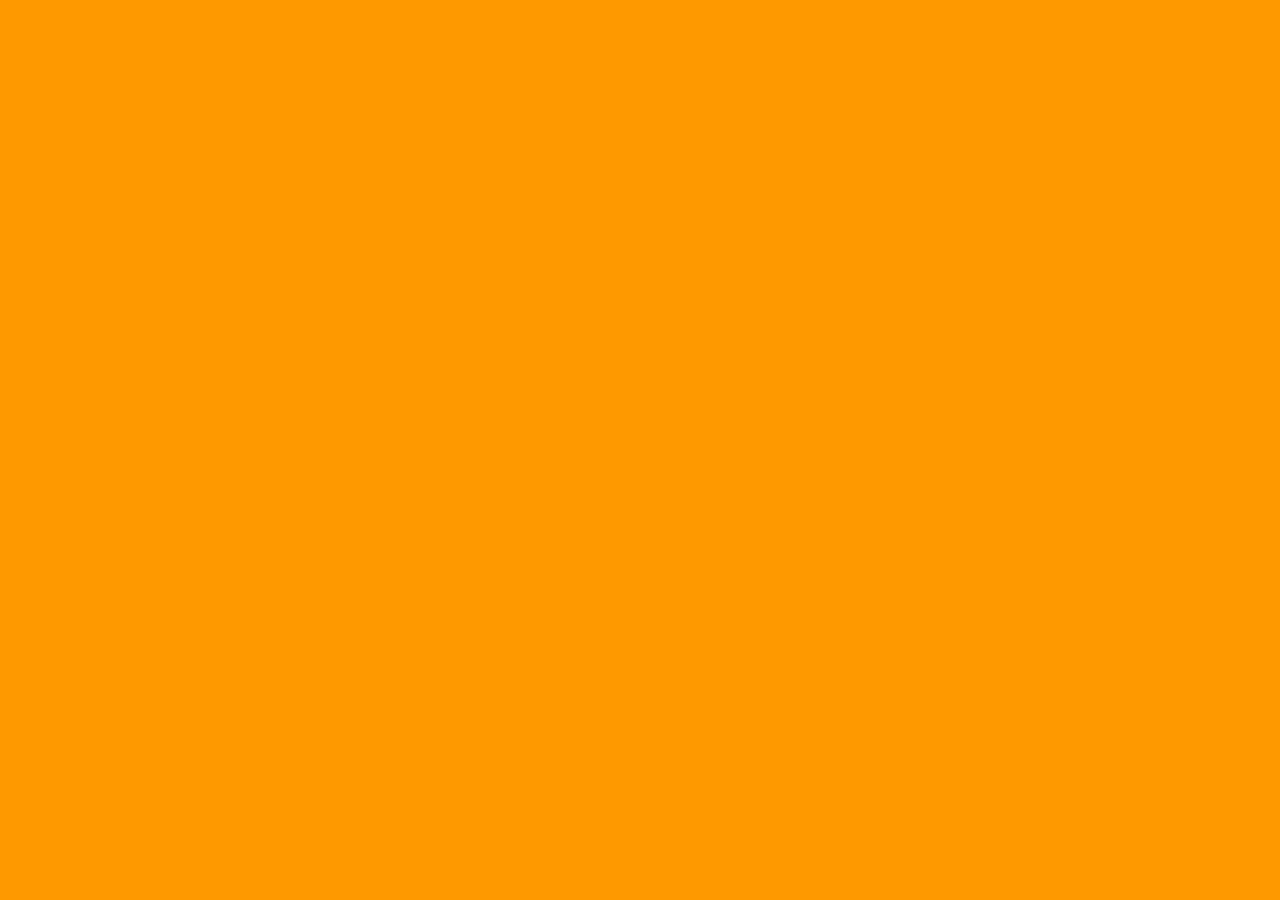
==== index.html @ 2b5bd4bd "I added to the website tab name" ====
<!DOCTYPE html>
<html lang="en">
<head>
    <meta charset="UTF-8">
    <meta name="viewport" content="width=device-width, initial-scale=1.0">
    <title>Light house project  uhacjanewfdn</title>
    <style>
        :root {
            --outer-orange: #FF9900;       
            --inner-yellow: #FFCC00;    
            --panel-gold: #EA9900;       
            --font-color: #261600;
        }
        
                * {
            box-sizing: border-box;
            margin: 0;
            padding: 0;
            font-family: 'Arial Rounded MT Bold', 'Comic Sans MS', sans-serif;
            color: var(--font-color);
        }
              body {
            background-color: var(--outer-orange);
            padding: 20px;
            min-height: 100vh;
            display: flex;
            justify-content: center;
            align-items: center;
        }
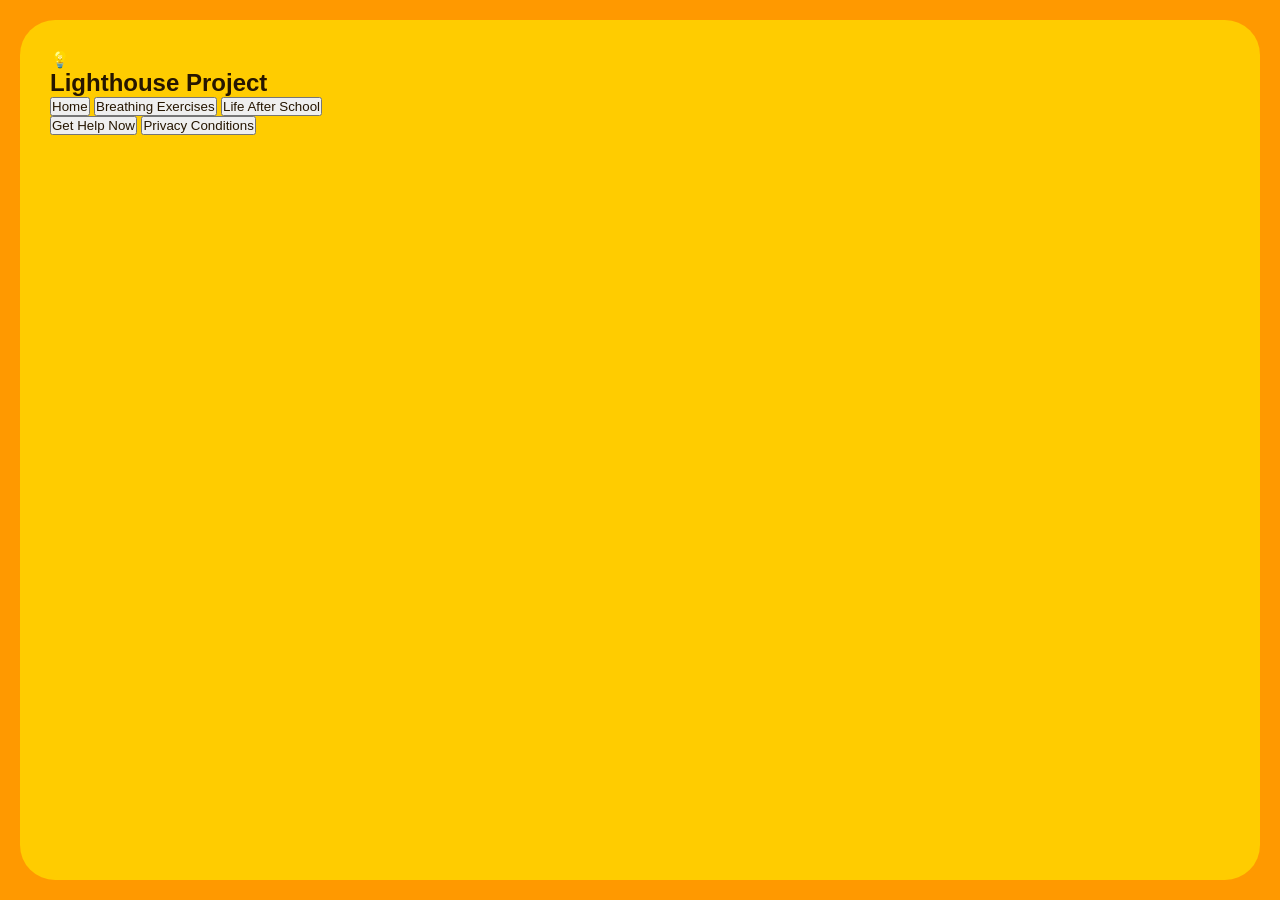
==== commit 842f0fc2: "Added navigation buttons, with labels" ====
--- a/index.html
+++ b/index.html
@@ -3,27 +3,23 @@
 <head>
     <meta charset="UTF-8">
     <meta name="viewport" content="width=device-width, initial-scale=1.0">
-    <title>Light house project  uhacjanewfdn</title>
-    <style>
-        :root {
-            --outer-orange: #FF9900;       
-            --inner-yellow: #FFCC00;    
-            --panel-gold: #EA9900;       
-            --font-color: #261600;
-        }
-        
-                * {
-            box-sizing: border-box;
-            margin: 0;
-            padding: 0;
-            font-family: 'Arial Rounded MT Bold', 'Comic Sans MS', sans-serif;
-            color: var(--font-color);
-        }
-              body {
-            background-color: var(--outer-orange);
-            padding: 20px;
-            min-height: 100vh;
-            display: flex;
-            justify-content: center;
-            align-items: center;
-        }+    <title>Lighthouse Project | Youth Wellbeing & Support</title>
+    <link rel="stylesheet" href="style.css">
+</head>
+<body>
+
+    <div class="website-frame">
+       
+        <aside class="left-column">
+            <div class="logo-block">
+                <span class="logo-icon">💡</span>
+                <h1>Lighthouse Project</h1>
+            </div>
+                <nav class="navigation">
+                <button class="nav-button active" onclick="showPage('home', this)">Home</button>
+                <button class="nav-button" onclick="showPage('breathing', this)">Breathing Exercises</button>
+                <button class="nav-button" onclick="showPage('after-school', this)">Life After School</button>
+                <button class="nav-button" onclick="showPage('get-help', this)">Get Help Now</button>
+                <button class="nav-button" onclick="showPage('privacy', this)">Privacy Conditions</button>
+            </nav>
+                
--- a/style.css
+++ b/style.css
@@ -0,0 +1,36 @@
+        :root {
+            --outer-orange: #FF9900;      
+            --inner-yellow: #FFCC00;    
+            --panel-gold: #EA9900;      
+            --font-color: #261600;
+        }
+
+        * {
+            box-sizing: border-box;
+            margin: 0;
+            padding: 0;
+            font-family: 'Arial Rounded MT Bold', 'Comic Sans MS', sans-serif;
+            color: var(--font-color);
+        }
+
+        body {
+            background-color: var(--outer-orange);
+            padding: 20px;
+            min-height: 100vh;
+            display: flex;
+            justify-content: center;
+            align-items: center;
+        }
+
+        .website-frame {
+            width: 100%;
+            min-height: calc(100vh - 40px);
+            background-color: var(--inner-yellow);
+            border-radius: 35px;
+            padding: 30px;
+            display: grid;
+            grid-template-columns: 280px 1fr;
+            grid-template-rows: 1fr auto;
+            gap: 25px;
+            box-shadow: none;
+        }
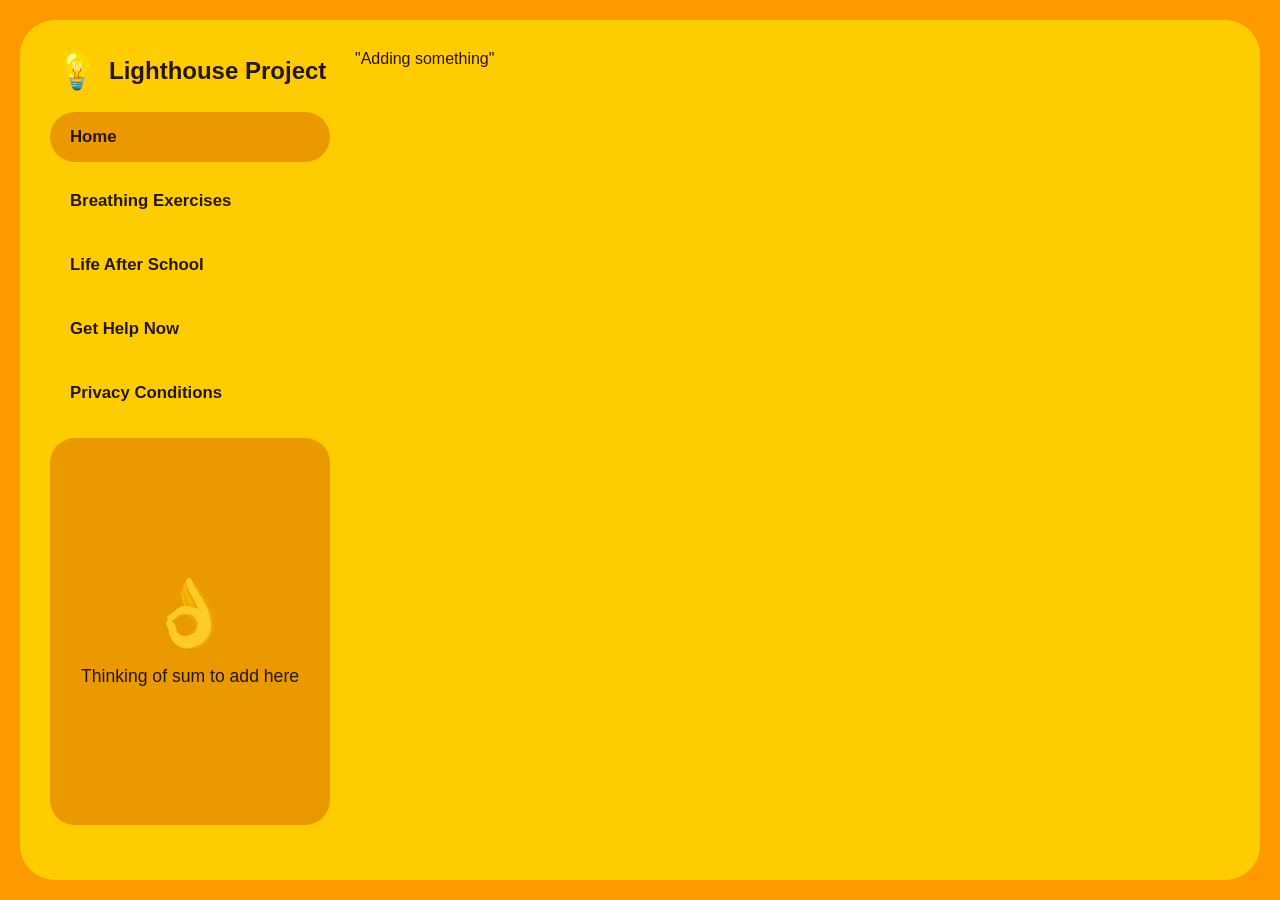
==== commit 12c7c98a: "Added a  cruved cornered edge box, in the bottom left corner, that will display an image or text, te" ====
--- a/index.html
+++ b/index.html
@@ -22,4 +22,15 @@
                 <button class="nav-button" onclick="showPage('get-help', this)">Get Help Now</button>
                 <button class="nav-button" onclick="showPage('privacy', this)">Privacy Conditions</button>
             </nav>
-                +                
+            <div class="sidebar-image-placeholder">
+                <span>👌</span>
+                <p>Thinking of sum to add here</p>
+            </div>
+        </aside>
+
+        <main class="right-column">
+           
+            <div class="quote-bar">
+                "Adding something"
+            </div>
--- a/style.css
+++ b/style.css
@@ -33,4 +33,67 @@
             grid-template-rows: 1fr auto;
             gap: 25px;
             box-shadow: none;
+        }
+             .left-column {
+            grid-column: 1;
+            display: flex;
+            flex-direction: column;
+            gap: 20px;
+        }
+
+        .logo-block {
+            display: flex;
+            align-items: center;
+            gap: 10px;
+            padding-left: 5px;
+        }
+
+        .logo-block h1 {
+            font-size: 1.5rem;
+            font-weight: 900;
+            color: #261600;
+        }
+
+        .logo-icon {
+            font-size: 2.2rem;
+        }
+
+        .navigation {
+            display: flex;
+            flex-direction: column;
+            gap: 14px;
+        }
+             .nav-button {
+            background-color: var(--inner-yellow);
+            border: none;
+            padding: 15px 20px;
+            border-radius: 25px;
+            font-size: 1.05rem;
+            font-weight: bold;
+            text-align: left;
+            cursor: pointer;
+            box-shadow: none;
+        }
+
+            .nav-button:hover, .nav-button.active {
+            background-color: var(--panel-gold);
+        }
+
+        .sidebar-image-placeholder {
+            background-color: var(--panel-gold);
+            border-radius: 25px;
+            flex-grow: 1;
+            min-height: 220px;
+            display: flex;
+            flex-direction: column;
+            justify-content: center;
+            align-items: center;
+            padding: 25px;
+            text-align: center;
+            font-size: 1.1rem;
+        }
+
+        .sidebar-image-placeholder span {
+            font-size: 4rem;
+            margin-bottom: 15px;
         }
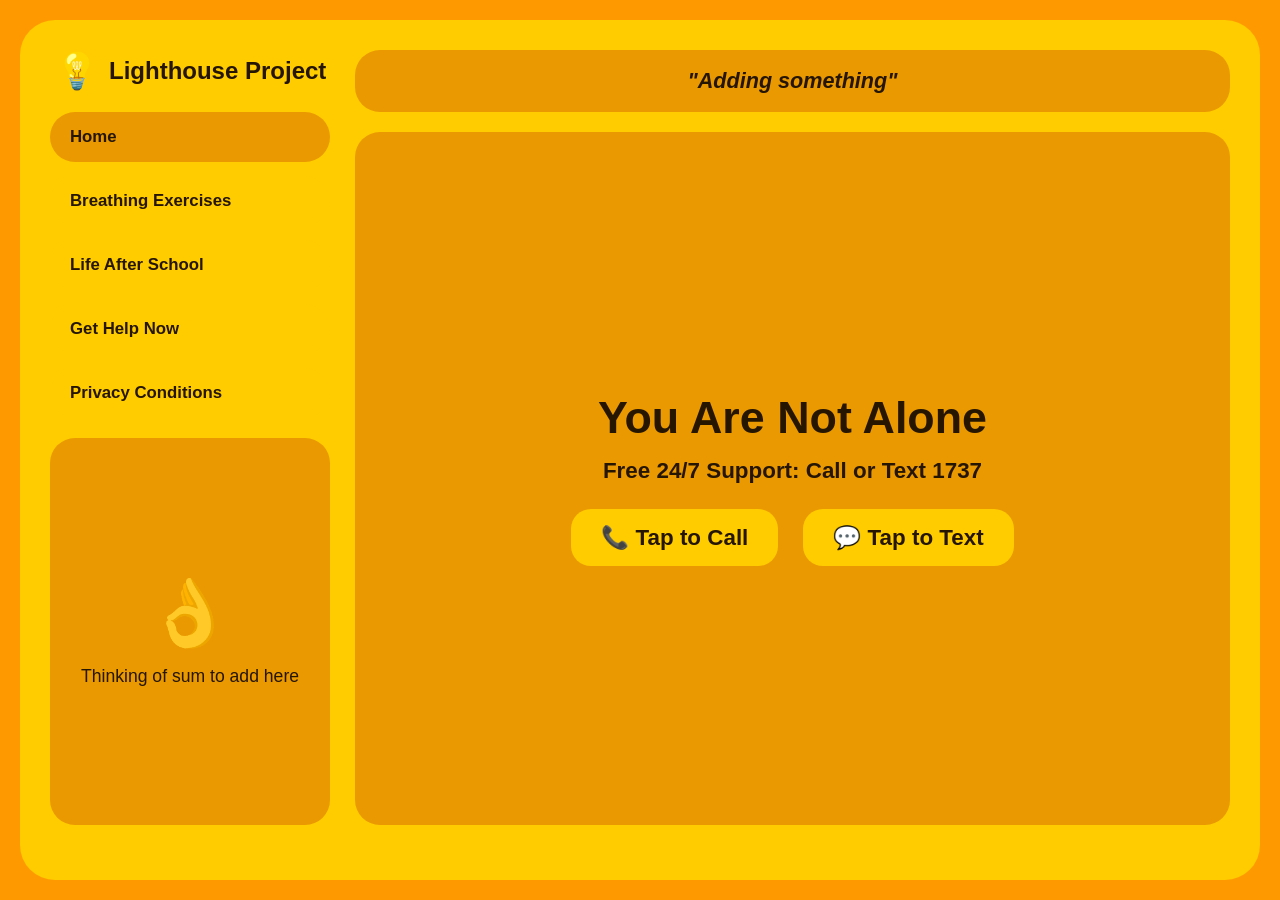
==== commit 2f500cdb: "Added big cornered edge box in the middle, closer to the right, sparated, from the other boxes.. Add" ====
--- a/index.html
+++ b/index.html
@@ -34,3 +34,17 @@
             <div class="quote-bar">
                 "Adding something"
             </div>
+         <div class="views-container">
+               
+                <section id="view-home" class="page-view active">
+                    <div class="banner-block">
+                        <h2 class="banner-title">You Are Not Alone</h2>
+                        <p class="helpline-text">Free 24/7 Support: Call or Text <strong>1737</strong></p>
+                       
+                        <div class="action-links">
+                            <a href="tel:1737" class="action-link">📞 Tap to Call</a>
+                            <a href="sms:1737" class="action-link">💬 Tap to Text</a>
+                        </div>
+                    </div>
+
+                </section>
--- a/style.css
+++ b/style.css
@@ -96,4 +96,84 @@
         .sidebar-image-placeholder span {
             font-size: 4rem;
             margin-bottom: 15px;
-        }+        }
+            .right-column {
+            grid-column: 2;
+            display: flex;
+            flex-direction: column;
+            gap: 20px;
+            height: 100%;
+        }
+
+        .quote-bar {
+            background-color: var(--panel-gold);
+            border-radius: 25px;
+            padding: 18px 25px;
+            text-align: center;
+            font-size: 1.35rem;
+            font-weight: bold;
+            font-style: italic;
+        }
+
+        .views-container {
+            flex: 1;
+            display: flex;
+            flex-direction: column;
+        }
+
+        .page-view {
+            display: none !important;
+            flex-direction: column;
+            gap: 20px;
+            height: 100%;
+        }
+
+        .page-view.active {
+            display: flex !important;
+        }
+
+        .banner-block {
+            background-color: var(--panel-gold);
+            border-radius: 25px;
+            padding: 35px 25px;
+            text-align: center;
+            flex: 1;
+            display: flex;
+            flex-direction: column;
+            justify-content: center;
+        }
+          .banner-title {
+            font-size: 2.8rem;
+            font-weight: bold;
+            margin-bottom: 15px;
+        }
+
+        .helpline-text {
+            font-size: 1.4rem;
+            font-weight: bold;
+            margin-bottom: 25px;
+        }
+
+        .action-links {
+            display: flex;
+            justify-content: center;
+            gap: 25px;
+            padding: 0 10px;
+        }
+
+        .action-link {
+            font-size: 1.4rem;
+            font-weight: bold;
+            text-decoration: none;
+            background-color: var(--inner-yellow);
+            padding: 15px 30px;
+            border-radius: 20px;
+            box-shadow: none;
+        }
+
+        .bottom-cards-row {
+            display: grid;
+            grid-template-columns: 1fr 1.2fr;
+            gap: 20px;
+            flex: 1;
+        }
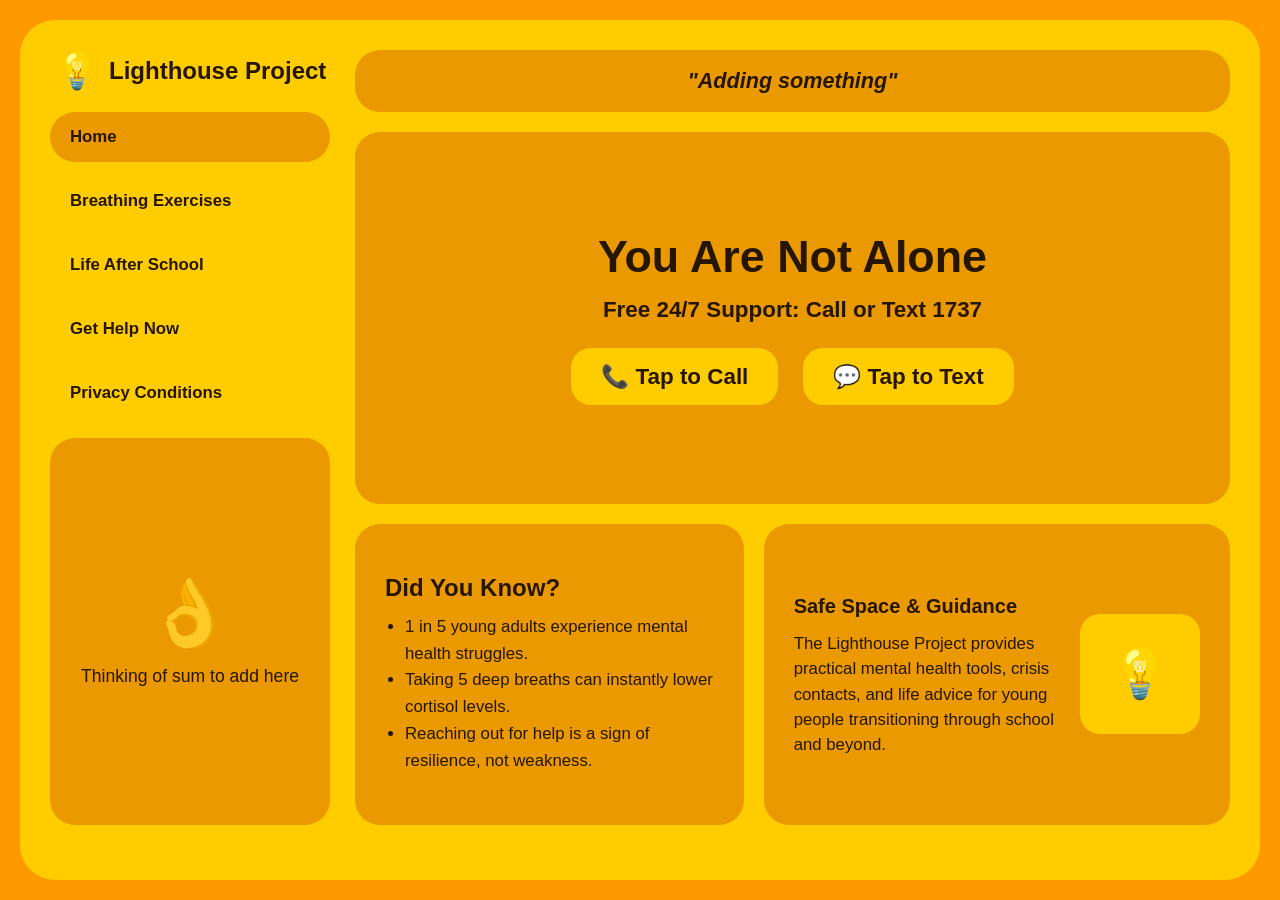
==== commit ab4a70a7: "Separated the important text that the user first sees. The facts have been separated with boxes of t" ====
--- a/index.html
+++ b/index.html
@@ -47,4 +47,23 @@
                         </div>
                     </div>
 
+                    <div class="bottom-cards-row">
+                        <div class="left-info-card">
+                            <h3>Did You Know?</h3>
+                            <ul>
+                                <li>1 in 5 young adults experience mental health struggles.</li>
+                                <li>Taking 5 deep breaths can instantly lower cortisol levels.</li>
+                                <li>Reaching out for help is a sign of resilience, not weakness.</li>
+                            </ul>
+                        </div>
+                        <div class="right-info-card">
+                            <div class="card-text">
+                                Safe Space & Guidance
+                                <p>The Lighthouse Project provides practical mental health tools, crisis contacts, and life advice for young people transitioning through school and beyond.</p>
+                            </div>
+                            <div class="card-image-placeholder">
+                                💡
+                            </div>
+                        </div>
+                    </div>
                 </section>
--- a/style.css
+++ b/style.css
@@ -177,3 +177,60 @@
             gap: 20px;
             flex: 1;
         }
+          .left-info-card {
+            background-color: var(--panel-gold);
+            border-radius: 25px;
+            padding: 25px 30px;
+            font-size: 1.15rem;
+            font-weight: bold;
+            text-align: left;
+            display: flex;
+            flex-direction: column;
+            justify-content: center;
+        }
+
+        .left-info-card h3 {
+            font-size: 1.5rem;
+            margin-bottom: 12px;
+        }
+
+        .left-info-card ul {
+            padding-left: 20px;
+            font-size: 1.05rem;
+            line-height: 1.6;
+            font-weight: normal;
+        }
+
+        .right-info-card {
+            background-color: var(--panel-gold);
+            border-radius: 25px;
+            padding: 25px 30px;
+            display: flex;
+            gap: 20px;
+            align-items: center;
+        }
+
+        .card-text {
+            flex: 1;
+            font-size: 1.25rem;
+            font-weight: bold;
+            line-height: 1.5;
+        }
+
+        .card-text p {
+            font-weight: normal;
+            font-size: 1.05rem;
+            margin-top: 10px;
+        }
+
+        .card-image-placeholder {
+            background-color: var(--inner-yellow);
+            border-radius: 20px;
+            width: 120px;
+            height: 120px;
+            display: flex;
+            justify-content: center;
+            align-items: center;
+            font-size: 3rem;
+            flex-shrink: 0;
+        }
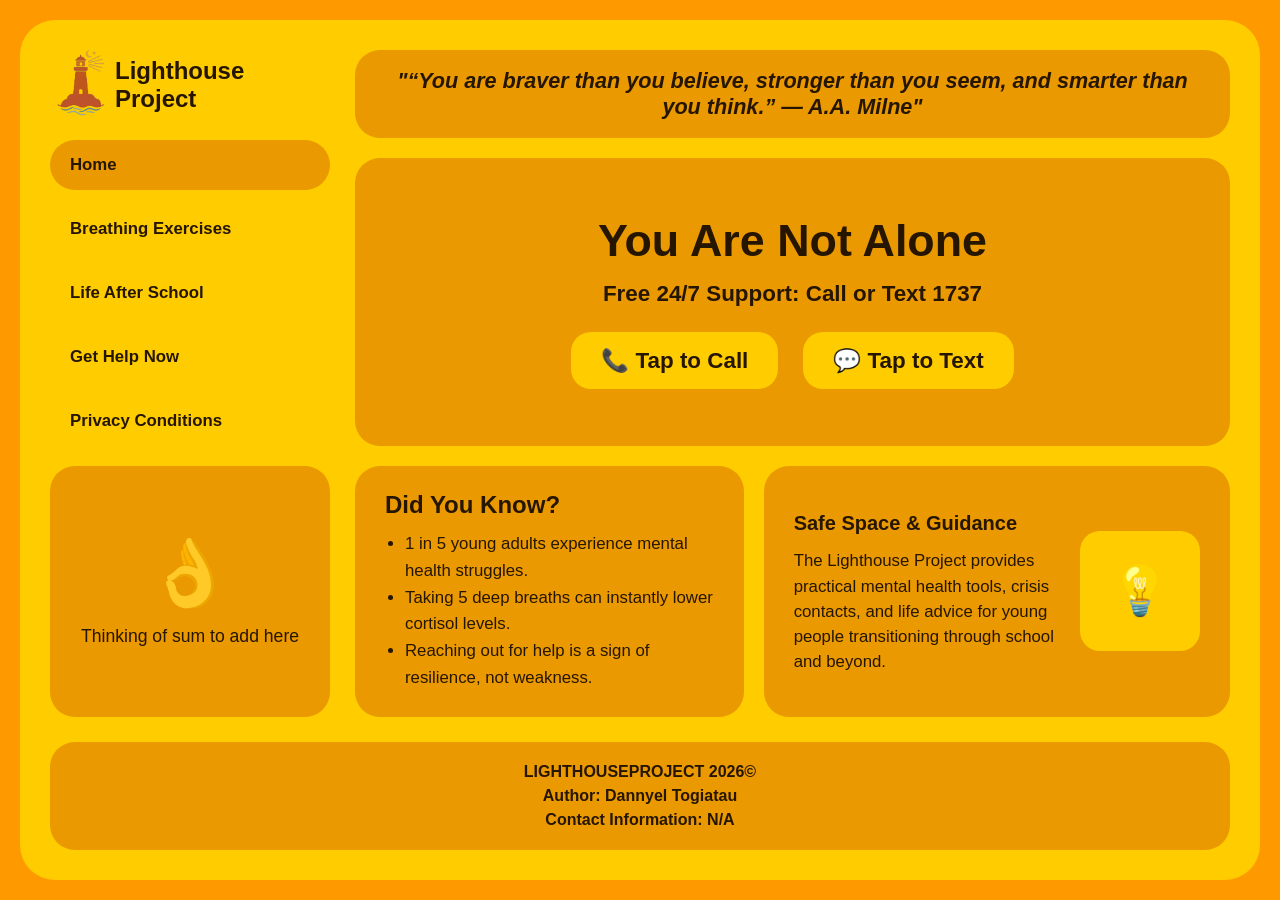
==== commit 1400a47c: "Fixed the logo not loading, added four other pages" ====
--- a/index.html
+++ b/index.html
@@ -12,17 +12,18 @@
        
         <aside class="left-column">
             <div class="logo-block">
-                <span class="logo-icon">💡</span>
+         <img src="Images/lighthouse-logo.png" alt="Lighthouse Logo">
                 <h1>Lighthouse Project</h1>
             </div>
-                <nav class="navigation">
+           
+            <nav class="navigation">
                 <button class="nav-button active" onclick="showPage('home', this)">Home</button>
                 <button class="nav-button" onclick="showPage('breathing', this)">Breathing Exercises</button>
                 <button class="nav-button" onclick="showPage('after-school', this)">Life After School</button>
                 <button class="nav-button" onclick="showPage('get-help', this)">Get Help Now</button>
                 <button class="nav-button" onclick="showPage('privacy', this)">Privacy Conditions</button>
             </nav>
-                
+
             <div class="sidebar-image-placeholder">
                 <span>👌</span>
                 <p>Thinking of sum to add here</p>
@@ -32,9 +33,10 @@
         <main class="right-column">
            
             <div class="quote-bar">
-                "Adding something"
+                "“You are braver than you believe, stronger than you seem, and smarter than you think.” — A.A. Milne"
             </div>
-         <div class="views-container">
+
+            <div class="views-container">
                
                 <section id="view-home" class="page-view active">
                     <div class="banner-block">
@@ -66,4 +68,103 @@
                             </div>
                         </div>
                     </div>
-                </section>+                </section>
+
+                <section id="view-breathing" class="page-view standard-page">
+                    <h2>Breathing Exercises</h2>
+                    <div class="code-zone">
+                        <div class="breathing-box">
+                            <h3>4-4-4-4 Relaxing Breath Technique</h3>
+                            <p>Follow the circle to regulate your heart rate and quiet anxiety.</p>
+                           
+                            <div class="breath-circle" id="breathCircle">
+                                <span id="breathInstruction">Ready</span>
+                                <span id="breathTimer" class="breath-timer"></span>
+                            </div>
+                           
+                            <button class="breath-btn" id="breathBtn" onclick="toggleBreathing()">Start Exercise</button>
+                           <p class="breathing-subtitle" style="margin-top: 15px;">Inhale for 4s • Hold for 4s • Exhale for 4s • Hold for 4s</p>
+                        </div>
+                    </div>
+                </section>
+
+                <section id="view-after-school" class="page-view standard-page">
+                    <h2>Life After School</h2>
+                    <div class="code-zone">
+                        <p style="margin-bottom: 15px; font-weight: bold; font-size: 1.1rem;">Navigating the next chapter after graduation can feel overwhelming. Here are key areas to focus on:</p>
+                        <div class="info-grid">
+                            <div class="info-box">
+                                <h4>🎓 Career & Study</h4>
+                                <p>Whether university, trade apprenticeship, or entering the workforce, explore options that match your passions—not just expectations.</p>
+                            </div>
+                            <div class="info-box">
+                                <h4>💰 Financial Basics</h4>
+                                <p>Learn budgeting basics early. Track income, manage student loans, and set up a small emergency savings pot.</p>
+                            </div>
+                            <div class="info-box">
+                                <h4>🧘 Managing Burnout</h4>
+                                <p>Taking a gap year or working part-time is okay. Life isn't a race—build habits that prioritize your wellbeing.</p>
+                            </div>
+                            <div class="info-box">
+                                <h4>🤝 Building Community</h4>
+                                <p>Leaving school means friend groups change. Join clubs, volunteer, or take up sports to stay connected with new people.</p>
+                            </div>
+                        </div>
+                    </div>
+                </section>
+
+                <section id="view-get-help" class="page-view standard-page">
+                    <h2>Get Help Now</h2>
+                    <div class="code-zone">
+                        <p style="margin-bottom: 15px; font-size: 1.1rem;">If you or someone you know needs immediate assistance, contact these confidential services:</p>
+                        <ul class="contact-list">
+                            <li>
+                                🚨 Emergency Services: Call 111 (NZ) / 911 (US) / 000 (AU)
+                                <span>For immediate danger or life-threatening situations.</span>
+                            </li>
+                            <li>
+                                📞 Need to Talk? Call or Text 1737
+                                <span>Free, confidential 24/7 support with trained counselors.</span>
+                            </li>
+                            <li>
+                                💬 Youthline: Call 0800 376 633 or Text 234
+                                <span>Dedicated youth-focused support service (8am - midnight).</span>
+                            </li>
+                            <li>
+                                🌈 Rainbow Youth: (09) 376 4155
+                                <span>Support for LGBTQIA+ youth and their families.</span>
+                            </li>
+                        </ul>
+                    </div>
+                </section>
+
+                <section id="view-privacy" class="page-view standard-page">
+                    <h2>Privacy Conditions</h2>
+                    <div class="code-zone">
+                        <h3 style="font-size: 1.3rem;">Your Safety & Data Protection</h3>
+                        <p style="margin-top: 10px; line-height: 1.6; font-size: 1.05rem;">
+                            The Lighthouse Project values your trust and privacy.
+                        </p>
+                        <ul style="margin: 15px 0 0 20px; line-height: 1.8; font-size: 1.05rem;">
+                            <li><strong>Anonymity:</strong> Browsing this website does not store personal identification or medical data.</li>
+                            <li><strong>External Links:</strong> Clicking helpline numbers or crisis text options routes directly through your device's native phone or messaging app.</li>
+                            <li><strong>Confidentiality:</strong> Calls or texts made to helpline numbers (e.g., 1737 or Youthline) are private between you and the respective care provider.</li>
+                        </ul>
+                    </div>
+                </section>
+
+            </div>
+        </main>
+
+        <footer class="footer-row">
+            LIGHTHOUSEPROJECT 2026©<br>
+            Author: Dannyel Togiatau<br>
+            Contact Information: N/A
+        </footer>
+    </div>
+
+    <script src="script.js"></script>
+</body>
+</html>
+
+
--- a/style.css
+++ b/style.css
@@ -1,10 +1,10 @@
-        :root {
+          :root {
             --outer-orange: #FF9900;      
             --inner-yellow: #FFCC00;    
             --panel-gold: #EA9900;      
             --font-color: #261600;
         }
-
+        
         * {
             box-sizing: border-box;
             margin: 0;
@@ -34,7 +34,7 @@
             gap: 25px;
             box-shadow: none;
         }
-             .left-column {
+         .left-column {
             grid-column: 1;
             display: flex;
             flex-direction: column;
@@ -63,7 +63,8 @@
             flex-direction: column;
             gap: 14px;
         }
-             .nav-button {
+
+        .nav-button {
             background-color: var(--inner-yellow);
             border: none;
             padding: 15px 20px;
@@ -75,7 +76,7 @@
             box-shadow: none;
         }
 
-            .nav-button:hover, .nav-button.active {
+        .nav-button:hover, .nav-button.active {
             background-color: var(--panel-gold);
         }
 
@@ -97,7 +98,8 @@
             font-size: 4rem;
             margin-bottom: 15px;
         }
-            .right-column {
+
+        .right-column {
             grid-column: 2;
             display: flex;
             flex-direction: column;
@@ -142,7 +144,8 @@
             flex-direction: column;
             justify-content: center;
         }
-          .banner-title {
+
+        .banner-title {
             font-size: 2.8rem;
             font-weight: bold;
             margin-bottom: 15px;
@@ -177,7 +180,8 @@
             gap: 20px;
             flex: 1;
         }
-          .left-info-card {
+
+        .left-info-card {
             background-color: var(--panel-gold);
             border-radius: 25px;
             padding: 25px 30px;
@@ -234,3 +238,128 @@
             font-size: 3rem;
             flex-shrink: 0;
         }
+
+        .standard-page {
+            background-color: var(--panel-gold);
+            border-radius: 25px;
+            padding: 35px;
+            flex: 1;
+            display: flex;
+            flex-direction: column;
+        }
+
+        .standard-page h2 {
+            font-size: 2.4rem;
+            margin-bottom: 20px;
+        }
+
+        .code-zone {
+            background-color: var(--inner-yellow);
+            border-radius: 20px;
+            padding: 30px;
+            flex: 1;
+            border: 2px dashed var(--font-color);
+        }
+
+        .breathing-box {
+            display: flex;
+            flex-direction: column;
+            align-items: center;
+            justify-content: center;
+            text-align: center;
+            height: 100%;
+            padding: 20px;
+        }
+
+        .breath-circle {
+            width: 160px;
+            height: 160px;
+            background-color: var(--panel-gold);
+            border-radius: 50%;
+            display: flex;
+            align-items: center;
+            justify-content: center;
+            font-weight: bold;
+            font-size: 1.25rem;
+            margin: 25px 0;
+        }
+
+        .breath-btn {
+            background-color: var(--panel-gold);
+            border: none;
+            padding: 12px 25px;
+            border-radius: 15px;
+            font-weight: bold;
+            cursor: pointer;
+            font-size: 1.1rem;
+        }
+
+        .info-grid {
+            display: grid;
+            grid-template-columns: 1fr 1fr;
+            gap: 20px;
+        }
+
+        .info-box {
+            background-color: var(--panel-gold);
+            padding: 20px;
+            border-radius: 18px;
+        }
+
+        .info-box h4 {
+            margin-bottom: 10px;
+            font-size: 1.25rem;
+        }
+
+        .info-box p {
+            font-size: 1rem;
+            line-height: 1.5;
+        }
+
+        .contact-list {
+            list-style: none;
+            padding: 0;
+        }
+
+        .contact-list li {
+            background-color: var(--panel-gold);
+            margin-bottom: 15px;
+            padding: 16px 22px;
+            border-radius: 18px;
+            font-weight: bold;
+            font-size: 1.1rem;
+        }
+
+        .contact-list span {
+            display: block;
+            font-weight: normal;
+            font-size: 1rem;
+            margin-top: 6px;
+        }
+
+        .footer-row {
+            grid-column: 1 / 3;
+            background-color: var(--panel-gold);
+            border-radius: 25px;
+            padding: 18px;
+            text-align: center;
+            font-size: 1rem;
+            font-weight: bold;
+            line-height: 1.5;
+        }
+
+        @media (max-width: 900px) {
+            .website-frame {
+                grid-template-columns: 1fr;
+            }
+            .left-column, .right-column, .footer-row {
+                grid-column: 1;
+            }
+            .bottom-cards-row, .info-grid {
+                grid-template-columns: 1fr;
+            }
+        }.logo-block img {
+    width: 50px;
+    height: auto;
+    flex-shrink: 0;
+}
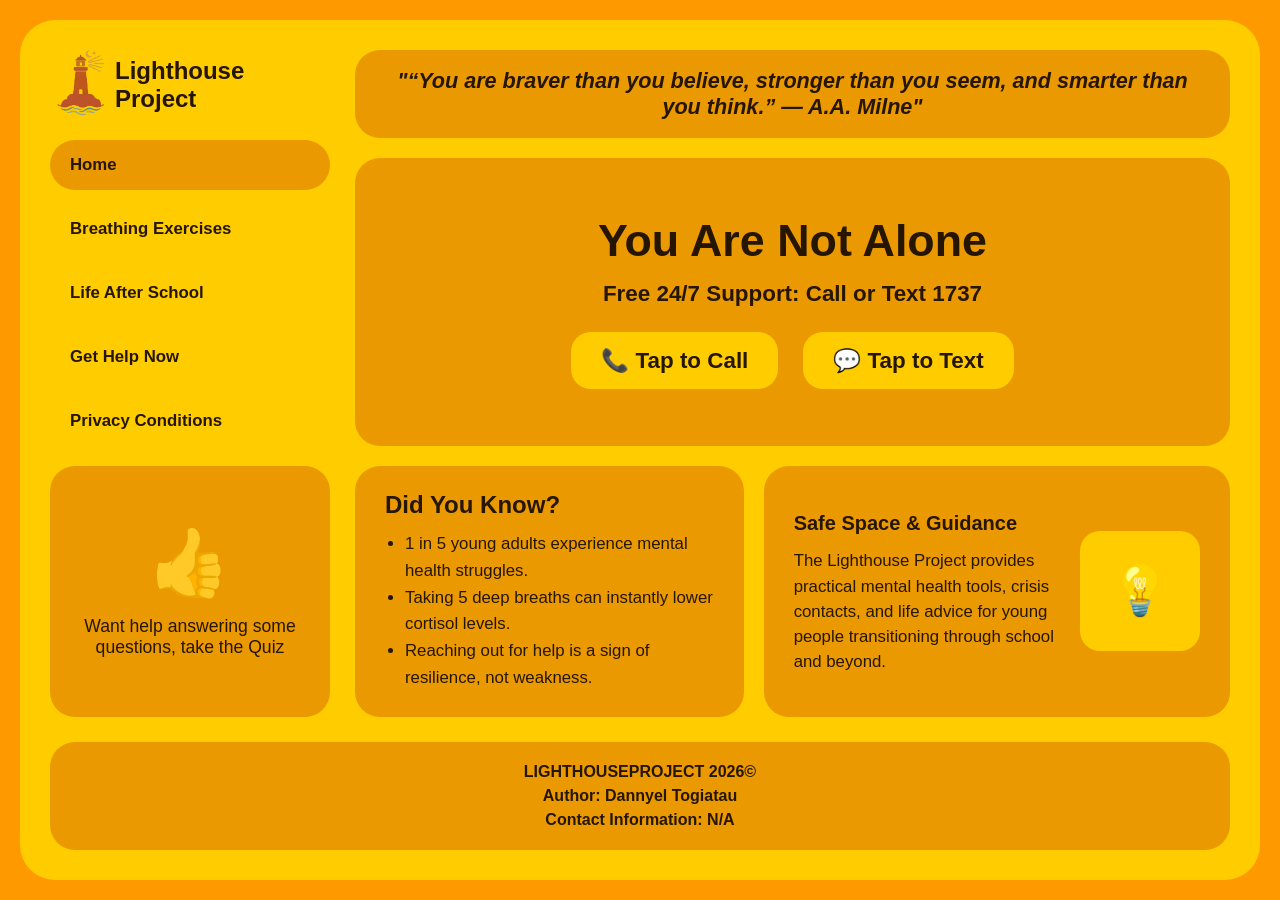
==== commit 05357bd4: "Forgot to commit in the last one: added breath in and out animation for 4-4-4-4 breathing exercise, " ====
--- a/index.html
+++ b/index.html
@@ -25,8 +25,8 @@
             </nav>
 
             <div class="sidebar-image-placeholder">
-                <span>👌</span>
-                <p>Thinking of sum to add here</p>
+                <span>👍</span>
+                <p>Want help answering some questions, take the Quiz</p>
             </div>
         </aside>
 
--- a/style.css
+++ b/style.css
@@ -1,365 +1,377 @@
-          :root {
-            --outer-orange: #FF9900;      
-            --inner-yellow: #FFCC00;    
-            --panel-gold: #EA9900;      
-            --font-color: #261600;
-        }
-        
-        * {
-            box-sizing: border-box;
-            margin: 0;
-            padding: 0;
-            font-family: 'Arial Rounded MT Bold', 'Comic Sans MS', sans-serif;
-            color: var(--font-color);
-        }
-
-        body {
-            background-color: var(--outer-orange);
-            padding: 20px;
-            min-height: 100vh;
-            display: flex;
-            justify-content: center;
-            align-items: center;
-        }
-
-        .website-frame {
-            width: 100%;
-            min-height: calc(100vh - 40px);
-            background-color: var(--inner-yellow);
-            border-radius: 35px;
-            padding: 30px;
-            display: grid;
-            grid-template-columns: 280px 1fr;
-            grid-template-rows: 1fr auto;
-            gap: 25px;
-            box-shadow: none;
-        }
-         .left-column {
-            grid-column: 1;
-            display: flex;
-            flex-direction: column;
-            gap: 20px;
-        }
-
-        .logo-block {
-            display: flex;
-            align-items: center;
-            gap: 10px;
-            padding-left: 5px;
-        }
-
-        .logo-block h1 {
-            font-size: 1.5rem;
-            font-weight: 900;
-            color: #261600;
-        }
-
-        .logo-icon {
-            font-size: 2.2rem;
-        }
-
-        .navigation {
-            display: flex;
-            flex-direction: column;
-            gap: 14px;
-        }
-
-        .nav-button {
-            background-color: var(--inner-yellow);
-            border: none;
-            padding: 15px 20px;
-            border-radius: 25px;
-            font-size: 1.05rem;
-            font-weight: bold;
-            text-align: left;
-            cursor: pointer;
-            box-shadow: none;
-        }
-
-        .nav-button:hover, .nav-button.active {
-            background-color: var(--panel-gold);
-        }
-
-        .sidebar-image-placeholder {
-            background-color: var(--panel-gold);
-            border-radius: 25px;
-            flex-grow: 1;
-            min-height: 220px;
-            display: flex;
-            flex-direction: column;
-            justify-content: center;
-            align-items: center;
-            padding: 25px;
-            text-align: center;
-            font-size: 1.1rem;
-        }
-
-        .sidebar-image-placeholder span {
-            font-size: 4rem;
-            margin-bottom: 15px;
-        }
-
-        .right-column {
-            grid-column: 2;
-            display: flex;
-            flex-direction: column;
-            gap: 20px;
-            height: 100%;
-        }
-
-        .quote-bar {
-            background-color: var(--panel-gold);
-            border-radius: 25px;
-            padding: 18px 25px;
-            text-align: center;
-            font-size: 1.35rem;
-            font-weight: bold;
-            font-style: italic;
-        }
-
-        .views-container {
-            flex: 1;
-            display: flex;
-            flex-direction: column;
-        }
-
-        .page-view {
-            display: none !important;
-            flex-direction: column;
-            gap: 20px;
-            height: 100%;
-        }
-
-        .page-view.active {
-            display: flex !important;
-        }
-
-        .banner-block {
-            background-color: var(--panel-gold);
-            border-radius: 25px;
-            padding: 35px 25px;
-            text-align: center;
-            flex: 1;
-            display: flex;
-            flex-direction: column;
-            justify-content: center;
-        }
-
-        .banner-title {
-            font-size: 2.8rem;
-            font-weight: bold;
-            margin-bottom: 15px;
-        }
-
-        .helpline-text {
-            font-size: 1.4rem;
-            font-weight: bold;
-            margin-bottom: 25px;
-        }
-
-        .action-links {
-            display: flex;
-            justify-content: center;
-            gap: 25px;
-            padding: 0 10px;
-        }
-
-        .action-link {
-            font-size: 1.4rem;
-            font-weight: bold;
-            text-decoration: none;
-            background-color: var(--inner-yellow);
-            padding: 15px 30px;
-            border-radius: 20px;
-            box-shadow: none;
-        }
-
-        .bottom-cards-row {
-            display: grid;
-            grid-template-columns: 1fr 1.2fr;
-            gap: 20px;
-            flex: 1;
-        }
-
-        .left-info-card {
-            background-color: var(--panel-gold);
-            border-radius: 25px;
-            padding: 25px 30px;
-            font-size: 1.15rem;
-            font-weight: bold;
-            text-align: left;
-            display: flex;
-            flex-direction: column;
-            justify-content: center;
-        }
-
-        .left-info-card h3 {
-            font-size: 1.5rem;
-            margin-bottom: 12px;
-        }
-
-        .left-info-card ul {
-            padding-left: 20px;
-            font-size: 1.05rem;
-            line-height: 1.6;
-            font-weight: normal;
-        }
-
-        .right-info-card {
-            background-color: var(--panel-gold);
-            border-radius: 25px;
-            padding: 25px 30px;
-            display: flex;
-            gap: 20px;
-            align-items: center;
-        }
-
-        .card-text {
-            flex: 1;
-            font-size: 1.25rem;
-            font-weight: bold;
-            line-height: 1.5;
-        }
-
-        .card-text p {
-            font-weight: normal;
-            font-size: 1.05rem;
-            margin-top: 10px;
-        }
-
-        .card-image-placeholder {
-            background-color: var(--inner-yellow);
-            border-radius: 20px;
-            width: 120px;
-            height: 120px;
-            display: flex;
-            justify-content: center;
-            align-items: center;
-            font-size: 3rem;
-            flex-shrink: 0;
-        }
-
-        .standard-page {
-            background-color: var(--panel-gold);
-            border-radius: 25px;
-            padding: 35px;
-            flex: 1;
-            display: flex;
-            flex-direction: column;
-        }
-
-        .standard-page h2 {
-            font-size: 2.4rem;
-            margin-bottom: 20px;
-        }
-
-        .code-zone {
-            background-color: var(--inner-yellow);
-            border-radius: 20px;
-            padding: 30px;
-            flex: 1;
-            border: 2px dashed var(--font-color);
-        }
-
-        .breathing-box {
-            display: flex;
-            flex-direction: column;
-            align-items: center;
-            justify-content: center;
-            text-align: center;
-            height: 100%;
-            padding: 20px;
-        }
-
-        .breath-circle {
-            width: 160px;
-            height: 160px;
-            background-color: var(--panel-gold);
-            border-radius: 50%;
-            display: flex;
-            align-items: center;
-            justify-content: center;
-            font-weight: bold;
-            font-size: 1.25rem;
-            margin: 25px 0;
-        }
-
-        .breath-btn {
-            background-color: var(--panel-gold);
-            border: none;
-            padding: 12px 25px;
-            border-radius: 15px;
-            font-weight: bold;
-            cursor: pointer;
-            font-size: 1.1rem;
-        }
-
-        .info-grid {
-            display: grid;
-            grid-template-columns: 1fr 1fr;
-            gap: 20px;
-        }
-
-        .info-box {
-            background-color: var(--panel-gold);
-            padding: 20px;
-            border-radius: 18px;
-        }
-
-        .info-box h4 {
-            margin-bottom: 10px;
-            font-size: 1.25rem;
-        }
-
-        .info-box p {
-            font-size: 1rem;
-            line-height: 1.5;
-        }
-
-        .contact-list {
-            list-style: none;
-            padding: 0;
-        }
-
-        .contact-list li {
-            background-color: var(--panel-gold);
-            margin-bottom: 15px;
-            padding: 16px 22px;
-            border-radius: 18px;
-            font-weight: bold;
-            font-size: 1.1rem;
-        }
-
-        .contact-list span {
-            display: block;
-            font-weight: normal;
-            font-size: 1rem;
-            margin-top: 6px;
-        }
-
-        .footer-row {
-            grid-column: 1 / 3;
-            background-color: var(--panel-gold);
-            border-radius: 25px;
-            padding: 18px;
-            text-align: center;
-            font-size: 1rem;
-            font-weight: bold;
-            line-height: 1.5;
-        }
-
-        @media (max-width: 900px) {
-            .website-frame {
-                grid-template-columns: 1fr;
-            }
-            .left-column, .right-column, .footer-row {
-                grid-column: 1;
-            }
-            .bottom-cards-row, .info-grid {
-                grid-template-columns: 1fr;
-            }
-        }.logo-block img {
-    width: 50px;
-    height: auto;
-    flex-shrink: 0;
+:root { 
+    --outer-orange: #FF9900;       
+    --inner-yellow: #FFCC00;     
+    --panel-gold: #EA9900;       
+    --font-color: #261600; 
+} 
+ 
+* { 
+    box-sizing: border-box; 
+    margin: 0; 
+    padding: 0; 
+    font-family: 'Arial Rounded MT Bold', 'Comic Sans MS', sans-serif; 
+    color: var(--font-color); 
+} 
+
+body { 
+    background-color: var(--outer-orange); 
+    padding: 20px; 
+    min-height: 100vh; 
+    display: flex; 
+    justify-content: center; 
+    align-items: center; 
+} 
+
+.website-frame { 
+    width: 100%; 
+    min-height: calc(100vh - 40px); 
+    background-color: var(--inner-yellow); 
+    border-radius: 35px; 
+    padding: 30px; 
+    display: grid; 
+    grid-template-columns: 280px 1fr; 
+    grid-template-rows: 1fr auto; 
+    gap: 25px; 
+    box-shadow: none; 
+} 
+
+.left-column { 
+    grid-column: 1; 
+    display: flex; 
+    flex-direction: column; 
+    gap: 20px; 
+} 
+
+.logo-block { 
+    display: flex; 
+    align-items: center; 
+    gap: 10px; 
+    padding-left: 5px; 
+} 
+
+.logo-block h1 { 
+    font-size: 1.5rem; 
+    font-weight: 900; 
+    color: #261600; 
+} 
+
+.logo-block img { 
+    width: 50px; 
+    height: auto; 
+    flex-shrink: 0; 
+} 
+
+.logo-icon { 
+    font-size: 2.2rem; 
+} 
+
+.navigation { 
+    display: flex; 
+    flex-direction: column; 
+    gap: 14px; 
+} 
+
+.nav-button { 
+    background-color: var(--inner-yellow); 
+    border: none; 
+    padding: 15px 20px; 
+    border-radius: 25px; 
+    font-size: 1.05rem; 
+    font-weight: bold; 
+    text-align: left; 
+    cursor: pointer; 
+    box-shadow: none; 
+} 
+
+.nav-button:hover, .nav-button.active { 
+    background-color: var(--panel-gold); 
+} 
+
+.sidebar-image-placeholder { 
+    background-color: var(--panel-gold); 
+    border-radius: 25px; 
+    flex-grow: 1; 
+    min-height: 220px; 
+    display: flex; 
+    flex-direction: column; 
+    justify-content: center; 
+    align-items: center; 
+    padding: 25px; 
+    text-align: center; 
+    font-size: 1.1rem; 
+} 
+
+.sidebar-image-placeholder span { 
+    font-size: 4rem; 
+    margin-bottom: 15px; 
+} 
+
+.right-column { 
+    grid-column: 2; 
+    display: flex; 
+    flex-direction: column; 
+    gap: 20px; 
+    height: 100%; 
+} 
+
+.quote-bar { 
+    background-color: var(--panel-gold); 
+    border-radius: 25px; 
+    padding: 18px 25px; 
+    text-align: center; 
+    font-size: 1.35rem; 
+    font-weight: bold; 
+    font-style: italic; 
+} 
+
+.views-container { 
+    flex: 1; 
+    display: flex; 
+    flex-direction: column; 
+} 
+
+.page-view { 
+    display: none !important; 
+    flex-direction: column; 
+    gap: 20px; 
+    height: 100%; 
+} 
+
+.page-view.active { 
+    display: flex !important; 
+} 
+
+.banner-block { 
+    background-color: var(--panel-gold); 
+    border-radius: 25px; 
+    padding: 35px 25px; 
+    text-align: center; 
+    flex: 1; 
+    display: flex; 
+    flex-direction: column; 
+    justify-content: center; 
+} 
+
+.banner-title { 
+    font-size: 2.8rem; 
+    font-weight: bold; 
+    margin-bottom: 15px; 
+} 
+
+.helpline-text { 
+    font-size: 1.4rem; 
+    font-weight: bold; 
+    margin-bottom: 25px; 
+} 
+
+.action-links { 
+    display: flex; 
+    justify-content: center; 
+    gap: 25px; 
+    padding: 0 10px; 
+} 
+
+.action-link { 
+    font-size: 1.4rem; 
+    font-weight: bold; 
+    text-decoration: none; 
+    background-color: var(--inner-yellow); 
+    padding: 15px 30px; 
+    border-radius: 20px; 
+    box-shadow: none; 
+} 
+
+.bottom-cards-row { 
+    display: grid; 
+    grid-template-columns: 1fr 1.2fr; 
+    gap: 20px; 
+    flex: 1; 
+} 
+
+.left-info-card { 
+    background-color: var(--panel-gold); 
+    border-radius: 25px; 
+    padding: 25px 30px; 
+    font-size: 1.15rem; 
+    font-weight: bold; 
+    text-align: left; 
+    display: flex; 
+    flex-direction: column; 
+    justify-content: center; 
+} 
+
+.left-info-card h3 { 
+    font-size: 1.5rem; 
+    margin-bottom: 12px; 
+} 
+
+.left-info-card ul { 
+    padding-left: 20px; 
+    font-size: 1.05rem; 
+    line-height: 1.6; 
+    font-weight: normal; 
+} 
+
+.right-info-card { 
+    background-color: var(--panel-gold); 
+    border-radius: 25px; 
+    padding: 25px 30px; 
+    display: flex; 
+    gap: 20px; 
+    align-items: center; 
+} 
+
+.card-text { 
+    flex: 1; 
+    font-size: 1.25rem; 
+    font-weight: bold; 
+    line-height: 1.5; 
+} 
+
+.card-text p { 
+    font-weight: normal; 
+    font-size: 1.05rem; 
+    margin-top: 10px; 
+} 
+
+.card-image-placeholder { 
+    background-color: var(--inner-yellow); 
+    border-radius: 20px; 
+    width: 120px; 
+    height: 120px; 
+    display: flex; 
+    justify-content: center; 
+    align-items: center; 
+    font-size: 3rem; 
+    flex-shrink: 0; 
+} 
+
+.standard-page { 
+    background-color: var(--panel-gold); 
+    border-radius: 25px; 
+    padding: 35px; 
+    flex: 1; 
+    display: flex; 
+    flex-direction: column; 
+} 
+
+.standard-page h2 { 
+    font-size: 2.4rem; 
+    margin-bottom: 20px; 
+} 
+
+.code-zone { 
+    background-color: var(--inner-yellow); 
+    border-radius: 20px; 
+    padding: 30px; 
+    flex: 1; 
+    border: 2px dashed var(--font-color); 
+} 
+
+.breathing-box { 
+    display: flex; 
+    flex-direction: column; 
+    align-items: center; 
+    justify-content: center; 
+    text-align: center; 
+    height: 100%; 
+    padding: 20px; 
+} 
+
+.breath-circle { 
+    width: 160px; 
+    height: 160px; 
+    background-color: var(--panel-gold); 
+    border-radius: 50%; 
+    display: flex; 
+    align-items: center; 
+    justify-content: center; 
+    font-weight: bold; 
+    font-size: 1.25rem; 
+    margin: 25px 0; 
+} 
+
+.breath-btn { 
+    background-color: var(--panel-gold); 
+    border: none; 
+    padding: 12px 25px; 
+    border-radius: 15px; 
+    font-weight: bold; 
+    cursor: pointer; 
+    font-size: 1.1rem; 
+} 
+
+.info-grid { 
+    display: grid; 
+    grid-template-columns: 1fr 1fr; 
+    gap: 20px; 
+} 
+
+.info-box { 
+    background-color: var(--panel-gold); 
+    padding: 20px; 
+    border-radius: 18px; 
+} 
+
+.info-box h4 { 
+    margin-bottom: 10px; 
+    font-size: 1.25rem; 
+} 
+
+.info-box p { 
+    font-size: 1rem; 
+    line-height: 1.5; 
+} 
+
+.contact-list { 
+    list-style: none; 
+    padding: 0; 
+} 
+
+.contact-list li { 
+    background-color: var(--panel-gold); 
+    margin-bottom: 15px; 
+    padding: 16px 22px; 
+    border-radius: 18px; 
+    font-weight: bold; 
+    font-size: 1.1rem; 
+} 
+
+.contact-list span { 
+    display: block; 
+    font-weight: normal; 
+    font-size: 1rem; 
+    margin-top: 6px; 
+} 
+
+.footer-row { 
+    grid-column: 1 / 3; 
+    background-color: var(--panel-gold); 
+    border-radius: 25px; 
+    padding: 18px; 
+    text-align: center; 
+    font-size: 1rem; 
+    font-weight: bold; 
+    line-height: 1.5; 
+} 
+
+@media (max-width: 900px) { 
+    body { 
+        padding: 10px; 
+    } 
+    .website-frame { 
+        grid-template-columns: 1fr; 
+        grid-template-rows: auto auto; 
+        padding: 15px; 
+        min-height: auto; 
+    } 
+    .left-column, .right-column, .footer-row { 
+        grid-column: 1; 
+    } 
+    .right-column, .page-view { 
+        height: auto; 
+    } 
+    .bottom-cards-row, .info-grid { 
+        grid-template-columns: 1fr; 
+    } 
 }
